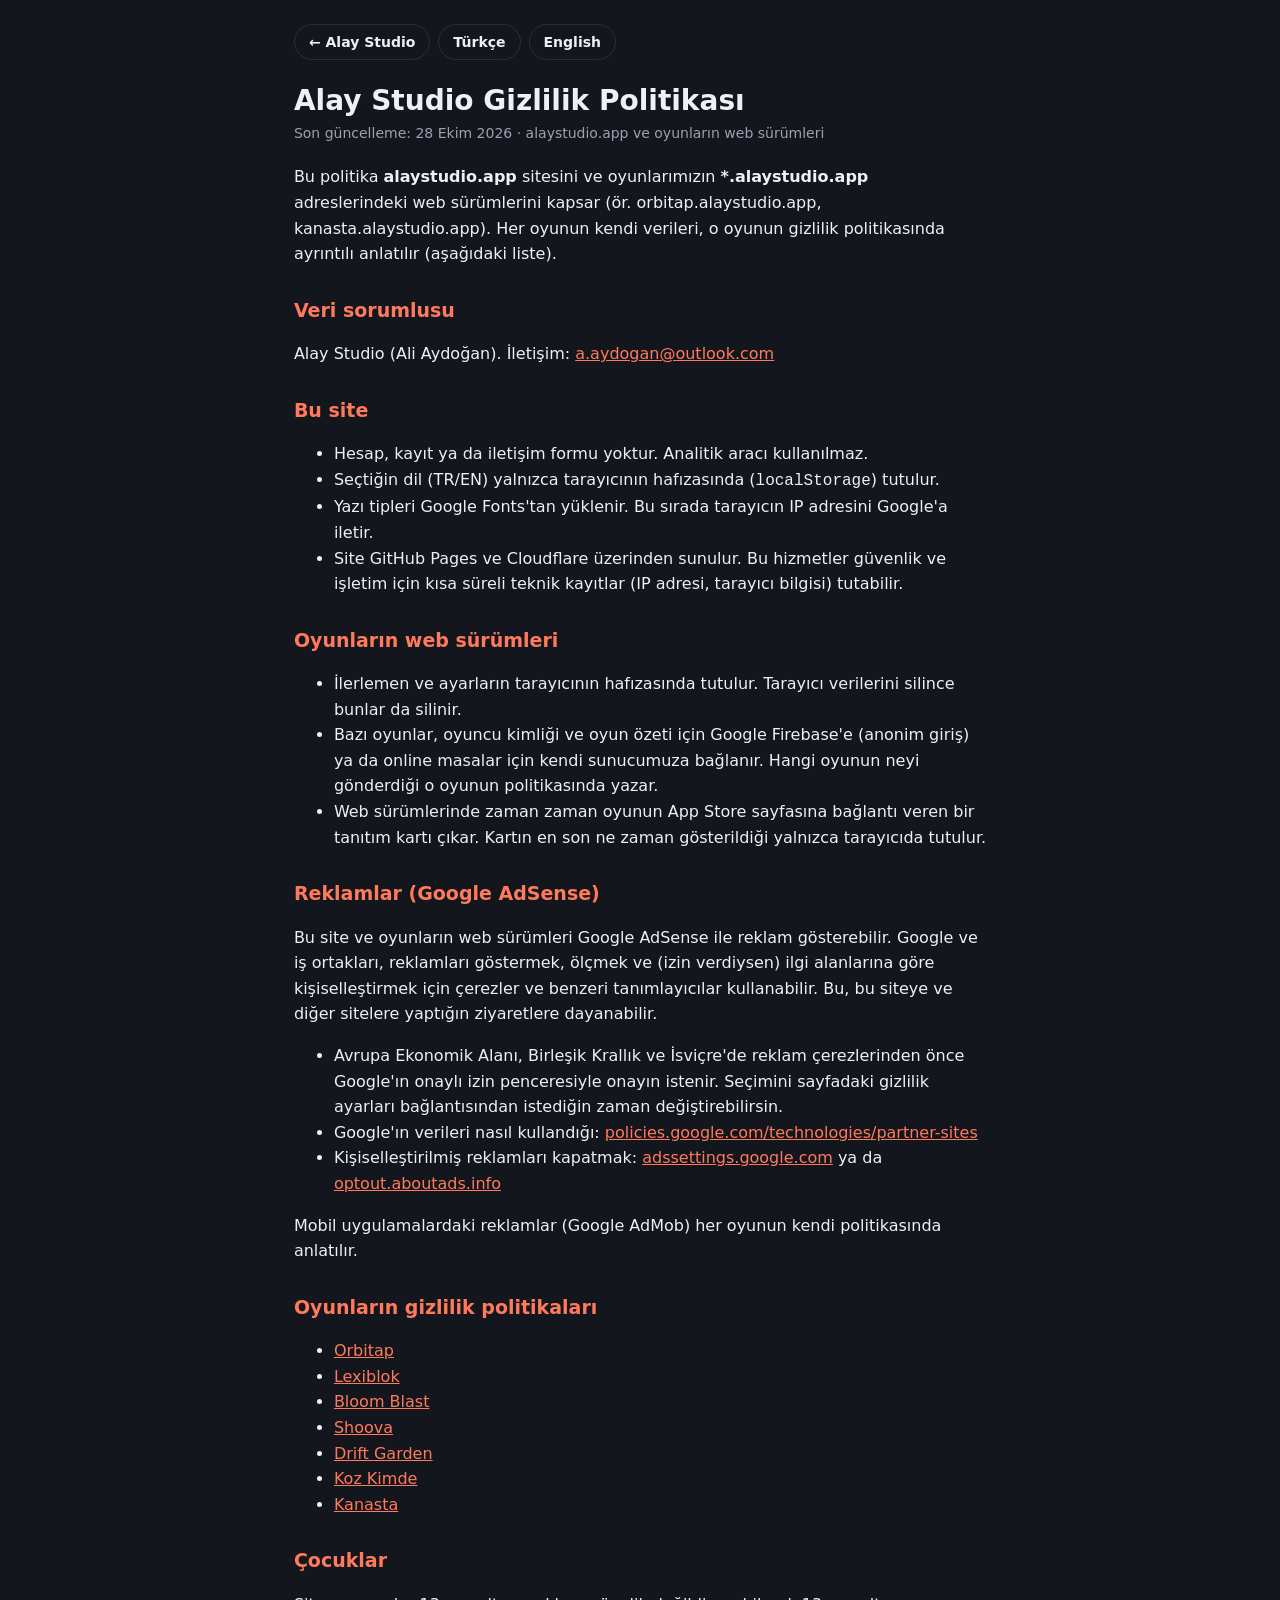
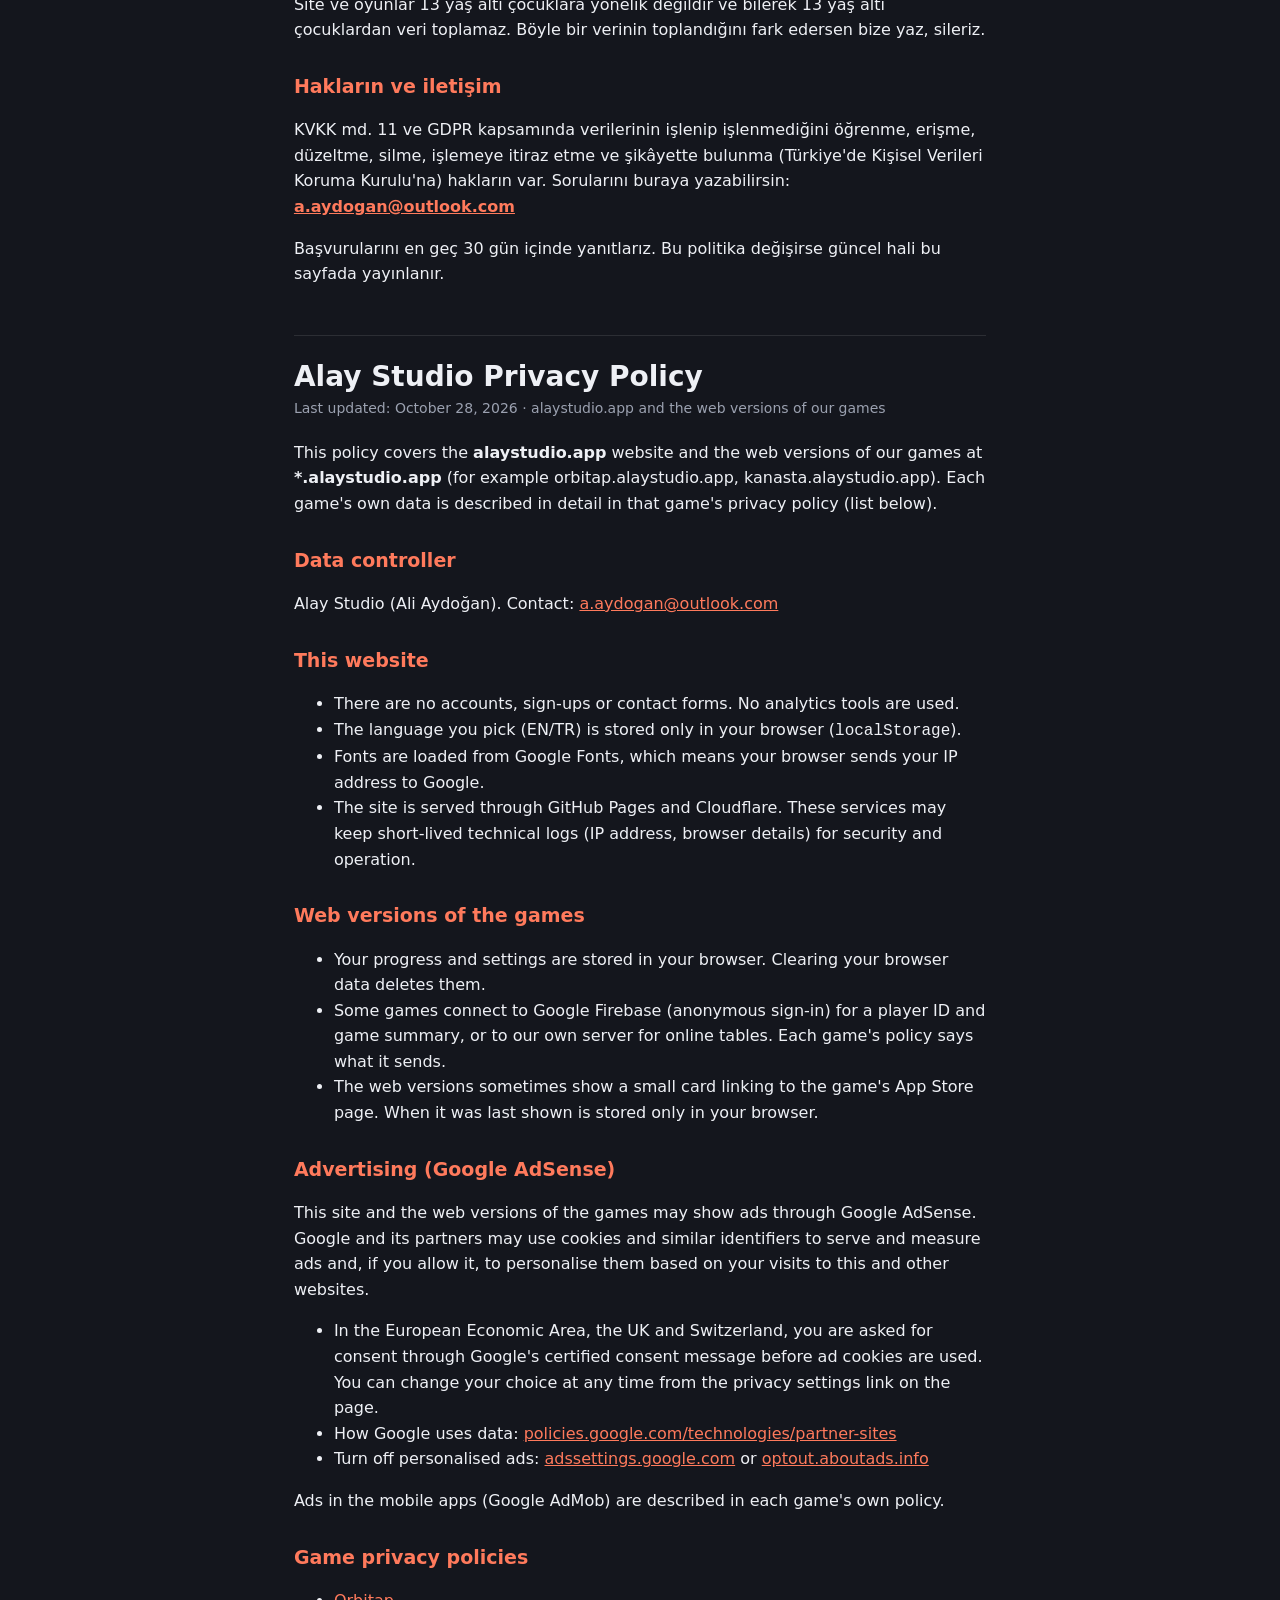
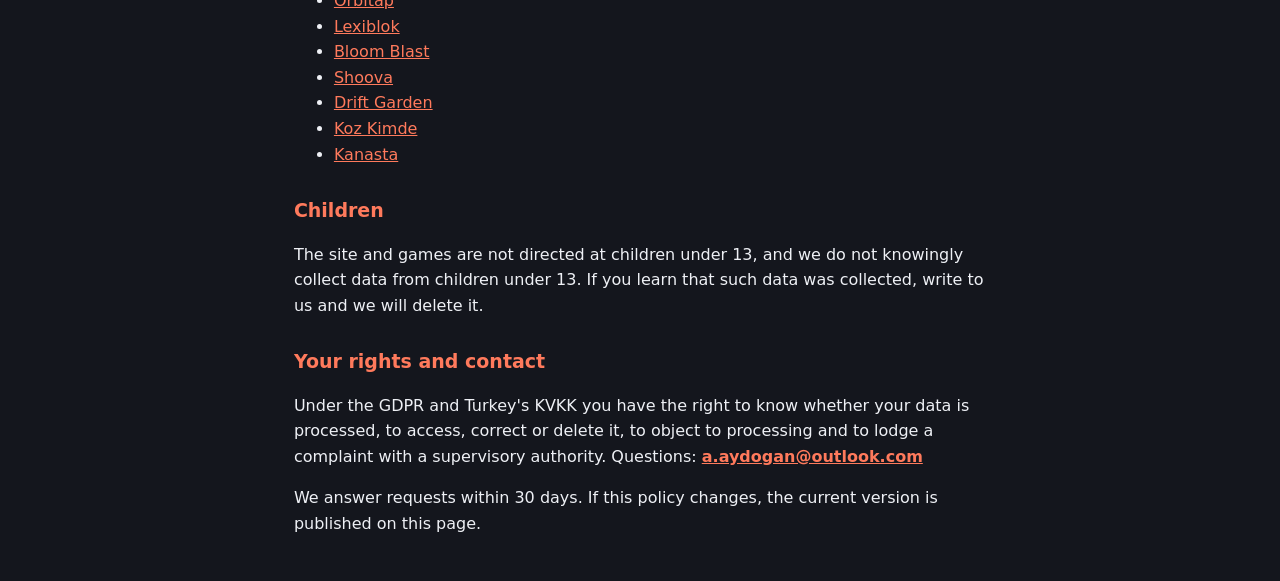
==== privacy.html @ 23eb4c13 "Site privacy policy (privacy.html, covers web games and AdSense), footer link, logo.png for AdSense " ====
<!doctype html>
<html lang="tr">
<head>
<meta charset="utf-8">
<meta name="viewport" content="width=device-width,initial-scale=1,viewport-fit=cover">
<meta name="theme-color" content="#14161d">
<title>Alay Studio Privacy Policy</title>
<link rel="icon" href="favicon.svg" type="image/svg+xml">
<style>
  :root { color-scheme: dark; --bg: #14161d; --fg: #eef0f5; --muted: #9ba1b0; --accent: #ff7a5c; --line: rgba(255,255,255,0.1); }
  * { box-sizing: border-box; }
  body { margin: 0; background: var(--bg); color: var(--fg); font: 16px/1.6 system-ui, -apple-system, "Segoe UI", Roboto, sans-serif; padding: calc(24px + env(safe-area-inset-top, 0px)) 16px calc(32px + env(safe-area-inset-bottom, 0px)); }
  main { max-width: 68ch; margin: 0 auto; }
  h1 { font-size: 28px; line-height: 1.2; margin: 0 0 4px; text-wrap: balance; }
  h2 { font-size: 19px; margin: 28px 0 8px; color: var(--accent); text-wrap: balance; }
  p, li { color: var(--fg); }
  .meta { color: var(--muted); font-size: 14px; margin: 0 0 20px; }
  nav { display: flex; gap: 8px; margin-bottom: 24px; flex-wrap: wrap; }
  nav a { color: var(--fg); text-decoration: none; border: 1px solid var(--line); border-radius: 999px; padding: 6px 14px; font-weight: 700; font-size: 14px; }
  nav a:focus-visible, a:focus-visible { outline: 2px solid var(--accent); outline-offset: 2px; }
  a { color: var(--accent); }
  section + section { margin-top: 48px; padding-top: 24px; border-top: 1px solid var(--line); }
</style>
</head>
<body>
<main>
  <nav><a href="./">← Alay Studio</a><a href="#tr">Türkçe</a><a href="#en">English</a></nav>

  <section id="tr" lang="tr">
    <h1>Alay Studio Gizlilik Politikası</h1>
    <p class="meta">Son güncelleme: 28 Ekim 2026 · alaystudio.app ve oyunların web sürümleri</p>

    <p>Bu politika <b>alaystudio.app</b> sitesini ve oyunlarımızın <b>*.alaystudio.app</b> adreslerindeki web sürümlerini kapsar
    (ör. orbitap.alaystudio.app, kanasta.alaystudio.app). Her oyunun kendi verileri, o oyunun gizlilik politikasında ayrıntılı anlatılır (aşağıdaki liste).</p>

    <h2>Veri sorumlusu</h2>
    <p>Alay Studio (Ali Aydoğan). İletişim: <a href="mailto:a.aydogan@outlook.com">a.aydogan@outlook.com</a></p>

    <h2>Bu site</h2>
    <ul>
      <li>Hesap, kayıt ya da iletişim formu yoktur. Analitik aracı kullanılmaz.</li>
      <li>Seçtiğin dil (TR/EN) yalnızca tarayıcının hafızasında (<code>localStorage</code>) tutulur.</li>
      <li>Yazı tipleri Google Fonts'tan yüklenir. Bu sırada tarayıcın IP adresini Google'a iletir.</li>
      <li>Site GitHub Pages ve Cloudflare üzerinden sunulur. Bu hizmetler güvenlik ve işletim için kısa süreli teknik kayıtlar (IP adresi, tarayıcı bilgisi) tutabilir.</li>
    </ul>

    <h2>Oyunların web sürümleri</h2>
    <ul>
      <li>İlerlemen ve ayarların tarayıcının hafızasında tutulur. Tarayıcı verilerini silince bunlar da silinir.</li>
      <li>Bazı oyunlar, oyuncu kimliği ve oyun özeti için Google Firebase'e (anonim giriş) ya da online masalar için kendi sunucumuza bağlanır. Hangi oyunun neyi gönderdiği o oyunun politikasında yazar.</li>
      <li>Web sürümlerinde zaman zaman oyunun App Store sayfasına bağlantı veren bir tanıtım kartı çıkar. Kartın en son ne zaman gösterildiği yalnızca tarayıcıda tutulur.</li>
    </ul>

    <h2>Reklamlar (Google AdSense)</h2>
    <p>Bu site ve oyunların web sürümleri Google AdSense ile reklam gösterebilir. Google ve iş ortakları, reklamları göstermek, ölçmek ve
    (izin verdiysen) ilgi alanlarına göre kişiselleştirmek için çerezler ve benzeri tanımlayıcılar kullanabilir. Bu, bu siteye ve diğer sitelere yaptığın ziyaretlere dayanabilir.</p>
    <ul>
      <li>Avrupa Ekonomik Alanı, Birleşik Krallık ve İsviçre'de reklam çerezlerinden önce Google'ın onaylı izin penceresiyle onayın istenir. Seçimini sayfadaki gizlilik ayarları bağlantısından istediğin zaman değiştirebilirsin.</li>
      <li>Google'ın verileri nasıl kullandığı: <a href="https://policies.google.com/technologies/partner-sites" rel="noopener">policies.google.com/technologies/partner-sites</a></li>
      <li>Kişiselleştirilmiş reklamları kapatmak: <a href="https://adssettings.google.com" rel="noopener">adssettings.google.com</a> ya da <a href="https://optout.aboutads.info" rel="noopener">optout.aboutads.info</a></li>
    </ul>
    <p>Mobil uygulamalardaki reklamlar (Google AdMob) her oyunun kendi politikasında anlatılır.</p>

    <h2>Oyunların gizlilik politikaları</h2>
    <ul>
      <li><a href="mobilegame/privacy.html">Orbitap</a></li>
      <li><a href="word-blocks/privacy.html">Lexiblok</a></li>
      <li><a href="https://bloom-blast-game.web.app/privacy.html" rel="noopener">Bloom Blast</a></li>
      <li><a href="https://shoova-game.web.app/privacy.html" rel="noopener">Shoova</a></li>
      <li><a href="drift-garden/privacy.html">Drift Garden</a></li>
      <li><a href="https://koz-kimde.web.app/privacy.html" rel="noopener">Koz Kimde</a></li>
      <li><a href="https://kanasta-oyun.web.app/privacy.html" rel="noopener">Kanasta</a></li>
    </ul>

    <h2>Çocuklar</h2>
    <p>Site ve oyunlar 13 yaş altı çocuklara yönelik değildir ve bilerek 13 yaş altı çocuklardan veri toplamaz. Böyle bir verinin toplandığını fark edersen bize yaz, sileriz.</p>

    <h2>Hakların ve iletişim</h2>
    <p>KVKK md. 11 ve GDPR kapsamında verilerinin işlenip işlenmediğini öğrenme, erişme, düzeltme, silme, işlemeye itiraz etme ve şikâyette bulunma (Türkiye'de Kişisel Verileri Koruma Kurulu'na) hakların var. Sorularını buraya yazabilirsin: <b><a href="mailto:a.aydogan@outlook.com">a.aydogan@outlook.com</a></b></p>
    <p>Başvurularını en geç 30 gün içinde yanıtlarız. Bu politika değişirse güncel hali bu sayfada yayınlanır.</p>
  </section>

  <section id="en" lang="en">
    <h1>Alay Studio Privacy Policy</h1>
    <p class="meta">Last updated: October 28, 2026 · alaystudio.app and the web versions of our games</p>

    <p>This policy covers the <b>alaystudio.app</b> website and the web versions of our games at <b>*.alaystudio.app</b>
    (for example orbitap.alaystudio.app, kanasta.alaystudio.app). Each game's own data is described in detail in that game's privacy policy (list below).</p>

    <h2>Data controller</h2>
    <p>Alay Studio (Ali Aydoğan). Contact: <a href="mailto:a.aydogan@outlook.com">a.aydogan@outlook.com</a></p>

    <h2>This website</h2>
    <ul>
      <li>There are no accounts, sign-ups or contact forms. No analytics tools are used.</li>
      <li>The language you pick (EN/TR) is stored only in your browser (<code>localStorage</code>).</li>
      <li>Fonts are loaded from Google Fonts, which means your browser sends your IP address to Google.</li>
      <li>The site is served through GitHub Pages and Cloudflare. These services may keep short-lived technical logs (IP address, browser details) for security and operation.</li>
    </ul>

    <h2>Web versions of the games</h2>
    <ul>
      <li>Your progress and settings are stored in your browser. Clearing your browser data deletes them.</li>
      <li>Some games connect to Google Firebase (anonymous sign-in) for a player ID and game summary, or to our own server for online tables. Each game's policy says what it sends.</li>
      <li>The web versions sometimes show a small card linking to the game's App Store page. When it was last shown is stored only in your browser.</li>
    </ul>

    <h2>Advertising (Google AdSense)</h2>
    <p>This site and the web versions of the games may show ads through Google AdSense. Google and its partners may use cookies and similar identifiers to serve and measure ads and,
    if you allow it, to personalise them based on your visits to this and other websites.</p>
    <ul>
      <li>In the European Economic Area, the UK and Switzerland, you are asked for consent through Google's certified consent message before ad cookies are used. You can change your choice at any time from the privacy settings link on the page.</li>
      <li>How Google uses data: <a href="https://policies.google.com/technologies/partner-sites" rel="noopener">policies.google.com/technologies/partner-sites</a></li>
      <li>Turn off personalised ads: <a href="https://adssettings.google.com" rel="noopener">adssettings.google.com</a> or <a href="https://optout.aboutads.info" rel="noopener">optout.aboutads.info</a></li>
    </ul>
    <p>Ads in the mobile apps (Google AdMob) are described in each game's own policy.</p>

    <h2>Game privacy policies</h2>
    <ul>
      <li><a href="mobilegame/privacy.html">Orbitap</a></li>
      <li><a href="word-blocks/privacy.html">Lexiblok</a></li>
      <li><a href="https://bloom-blast-game.web.app/privacy.html" rel="noopener">Bloom Blast</a></li>
      <li><a href="https://shoova-game.web.app/privacy.html" rel="noopener">Shoova</a></li>
      <li><a href="drift-garden/privacy.html">Drift Garden</a></li>
      <li><a href="https://koz-kimde.web.app/privacy.html" rel="noopener">Koz Kimde</a></li>
      <li><a href="https://kanasta-oyun.web.app/privacy.html" rel="noopener">Kanasta</a></li>
    </ul>

    <h2>Children</h2>
    <p>The site and games are not directed at children under 13, and we do not knowingly collect data from children under 13. If you learn that such data was collected, write to us and we will delete it.</p>

    <h2>Your rights and contact</h2>
    <p>Under the GDPR and Turkey's KVKK you have the right to know whether your data is processed, to access, correct or delete it, to object to processing and to lodge a complaint with a supervisory authority. Questions: <b><a href="mailto:a.aydogan@outlook.com">a.aydogan@outlook.com</a></b></p>
    <p>We answer requests within 30 days. If this policy changes, the current version is published on this page.</p>
  </section>
</main>
</body>
</html>
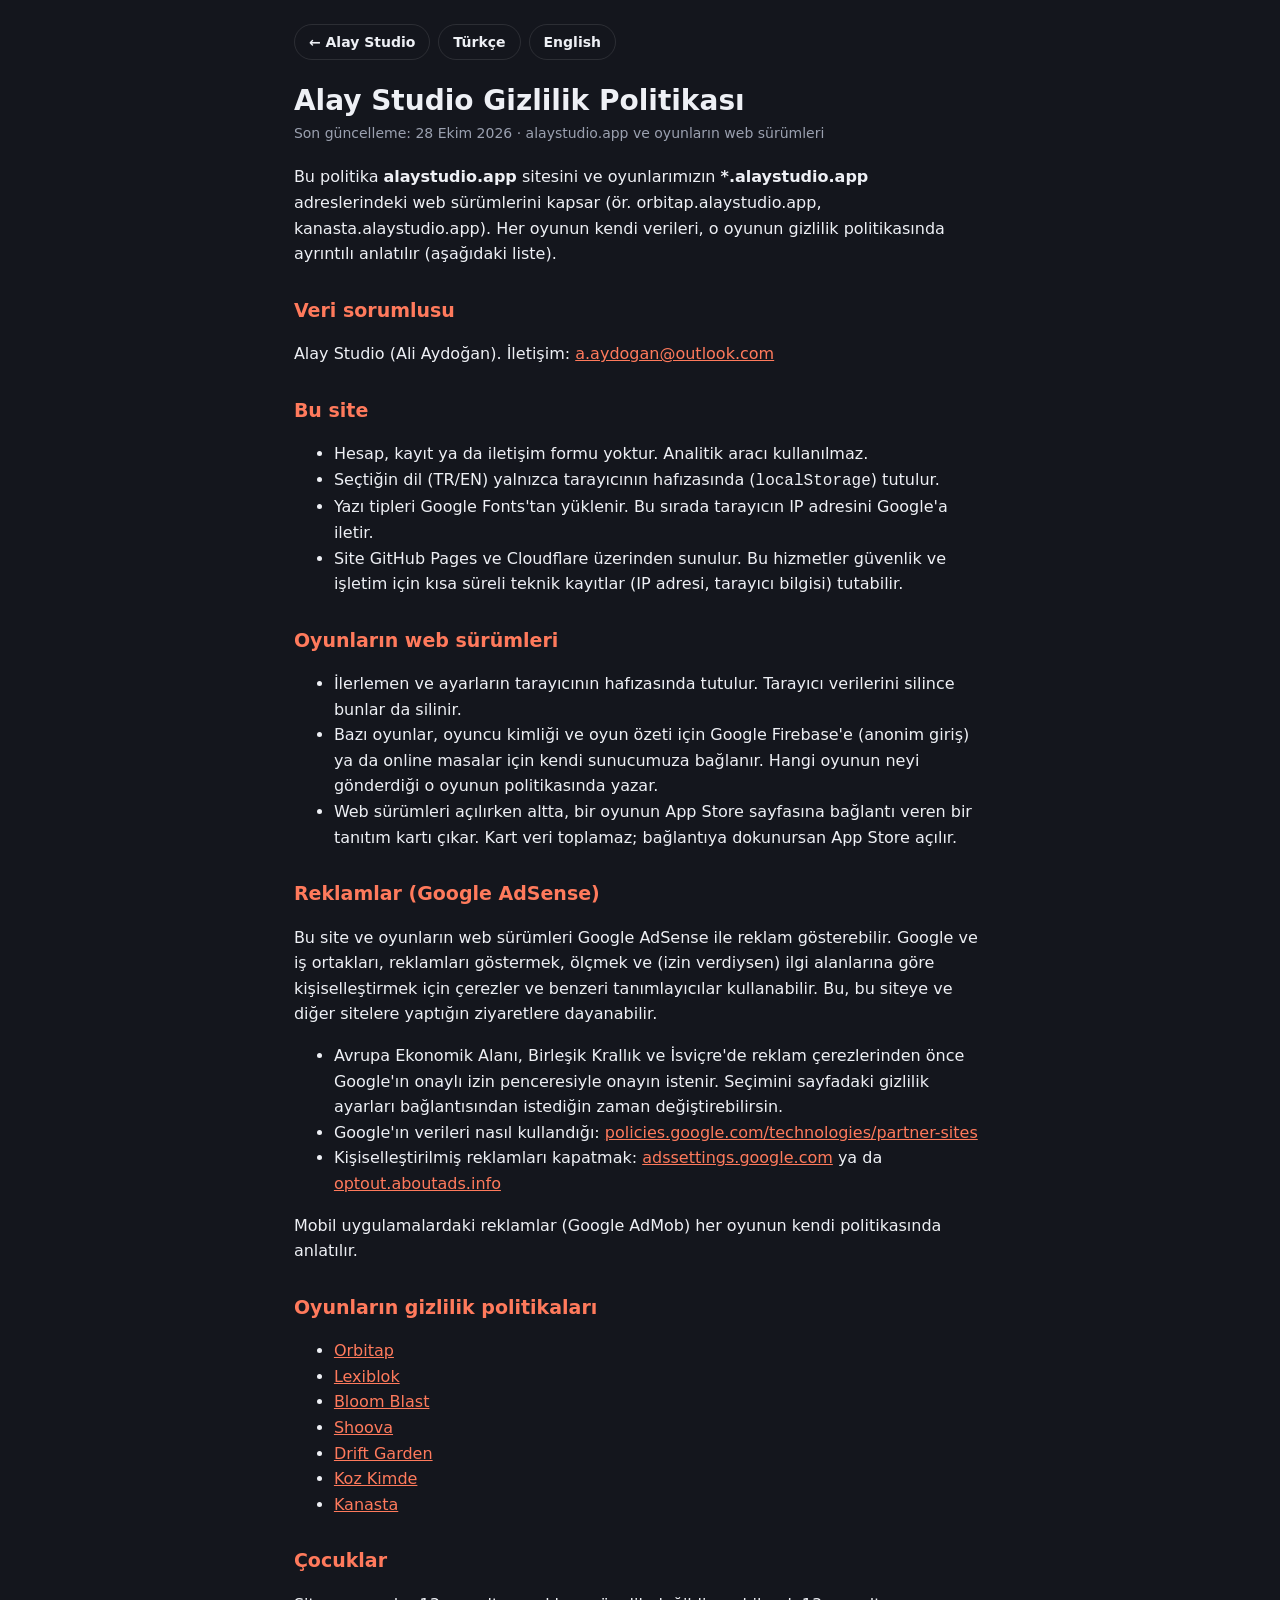
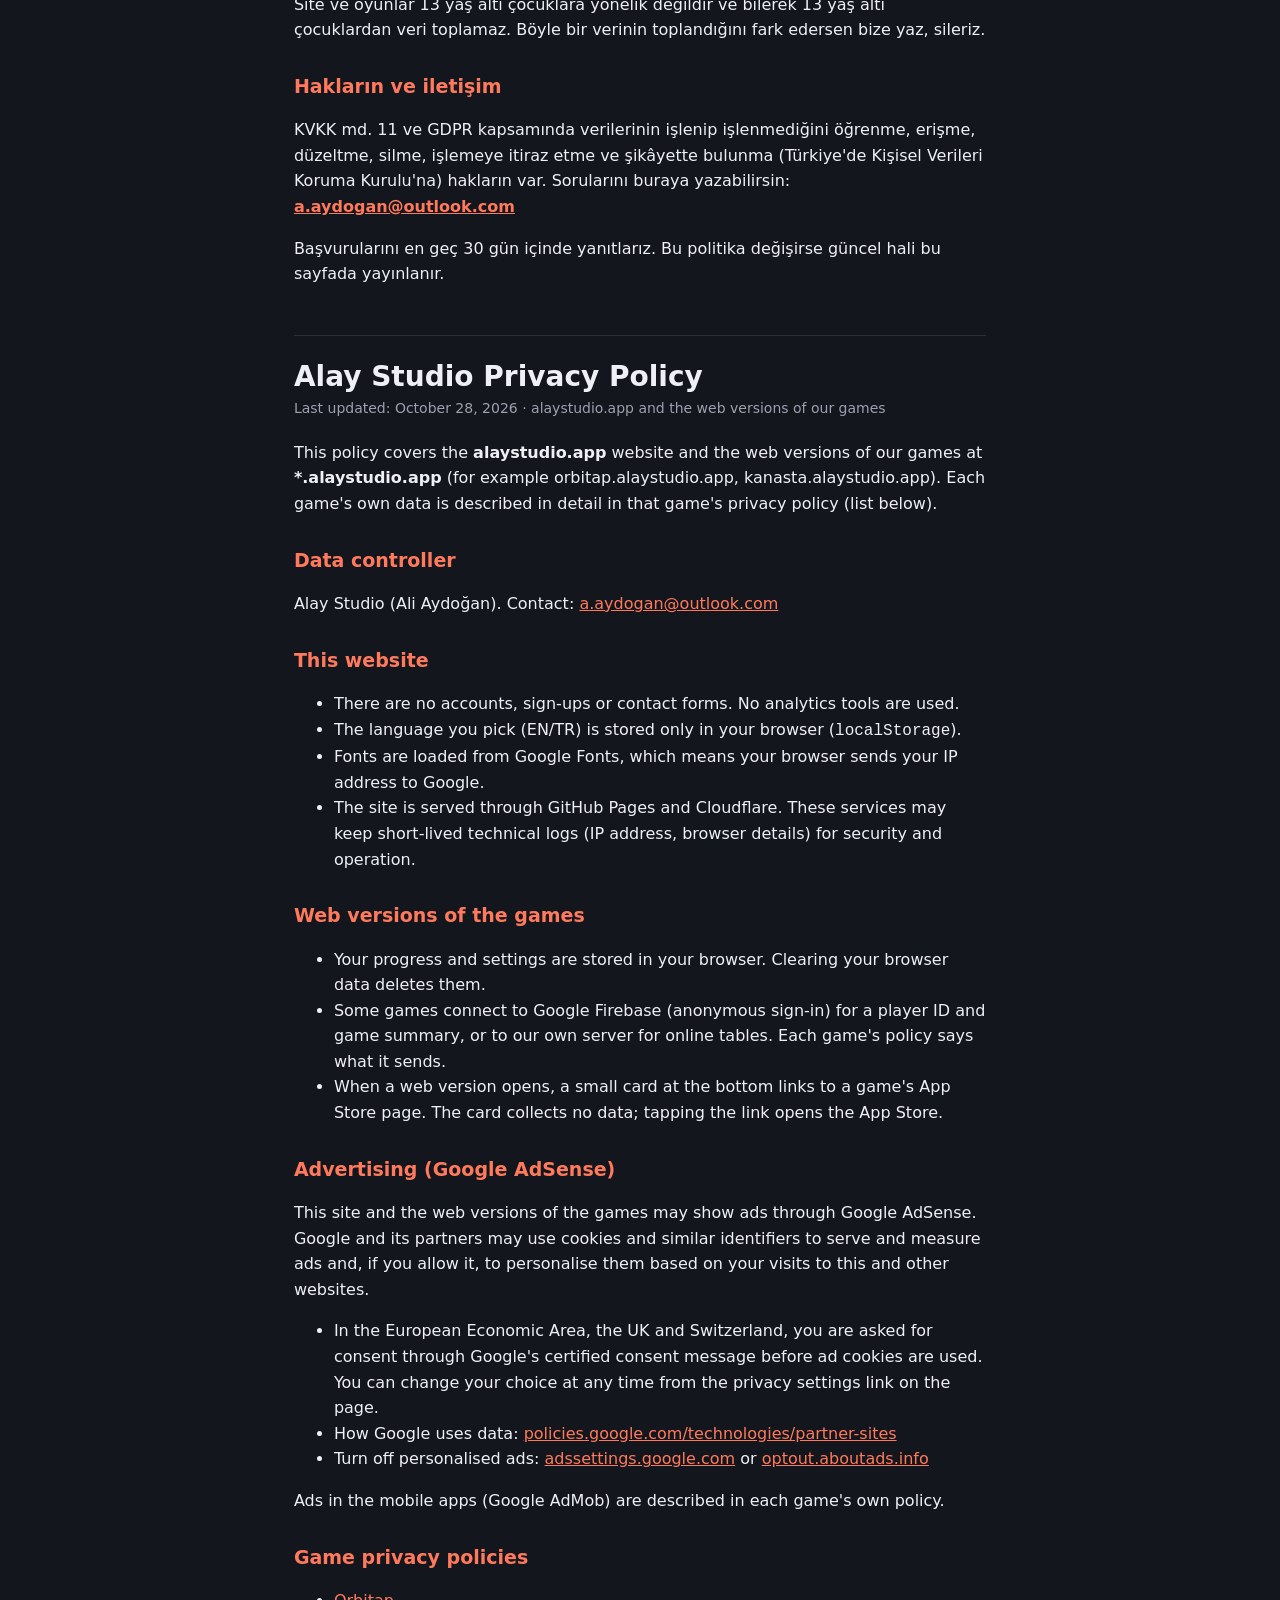
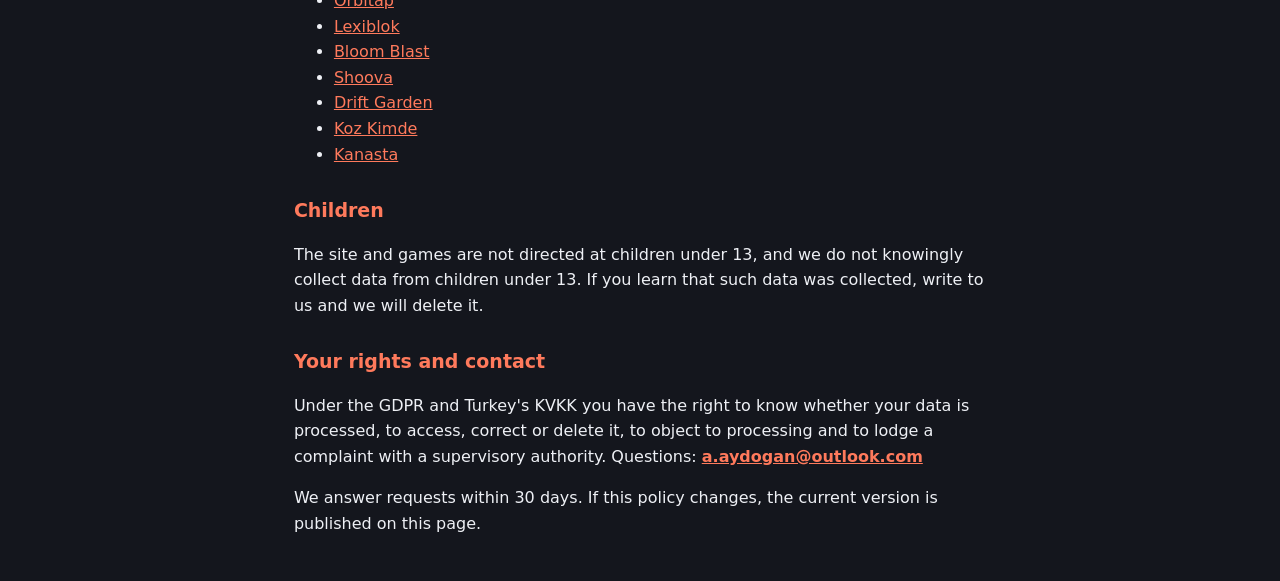
==== commit 26844ec8: "Privacy and YAYIN: App Store card shows on every web launch (2026-10-28) Co-Authored-By: Claude Opus" ====
--- a/privacy.html
+++ b/privacy.html
@@ -48,7 +48,7 @@
     <ul>
       <li>İlerlemen ve ayarların tarayıcının hafızasında tutulur. Tarayıcı verilerini silince bunlar da silinir.</li>
       <li>Bazı oyunlar, oyuncu kimliği ve oyun özeti için Google Firebase'e (anonim giriş) ya da online masalar için kendi sunucumuza bağlanır. Hangi oyunun neyi gönderdiği o oyunun politikasında yazar.</li>
-      <li>Web sürümlerinde zaman zaman oyunun App Store sayfasına bağlantı veren bir tanıtım kartı çıkar. Kartın en son ne zaman gösterildiği yalnızca tarayıcıda tutulur.</li>
+      <li>Web sürümleri açılırken altta, bir oyunun App Store sayfasına bağlantı veren bir tanıtım kartı çıkar. Kart veri toplamaz; bağlantıya dokunursan App Store açılır.</li>
     </ul>
 
     <h2>Reklamlar (Google AdSense)</h2>
@@ -102,7 +102,7 @@
     <ul>
       <li>Your progress and settings are stored in your browser. Clearing your browser data deletes them.</li>
       <li>Some games connect to Google Firebase (anonymous sign-in) for a player ID and game summary, or to our own server for online tables. Each game's policy says what it sends.</li>
-      <li>The web versions sometimes show a small card linking to the game's App Store page. When it was last shown is stored only in your browser.</li>
+      <li>When a web version opens, a small card at the bottom links to a game's App Store page. The card collects no data; tapping the link opens the App Store.</li>
     </ul>
 
     <h2>Advertising (Google AdSense)</h2>
